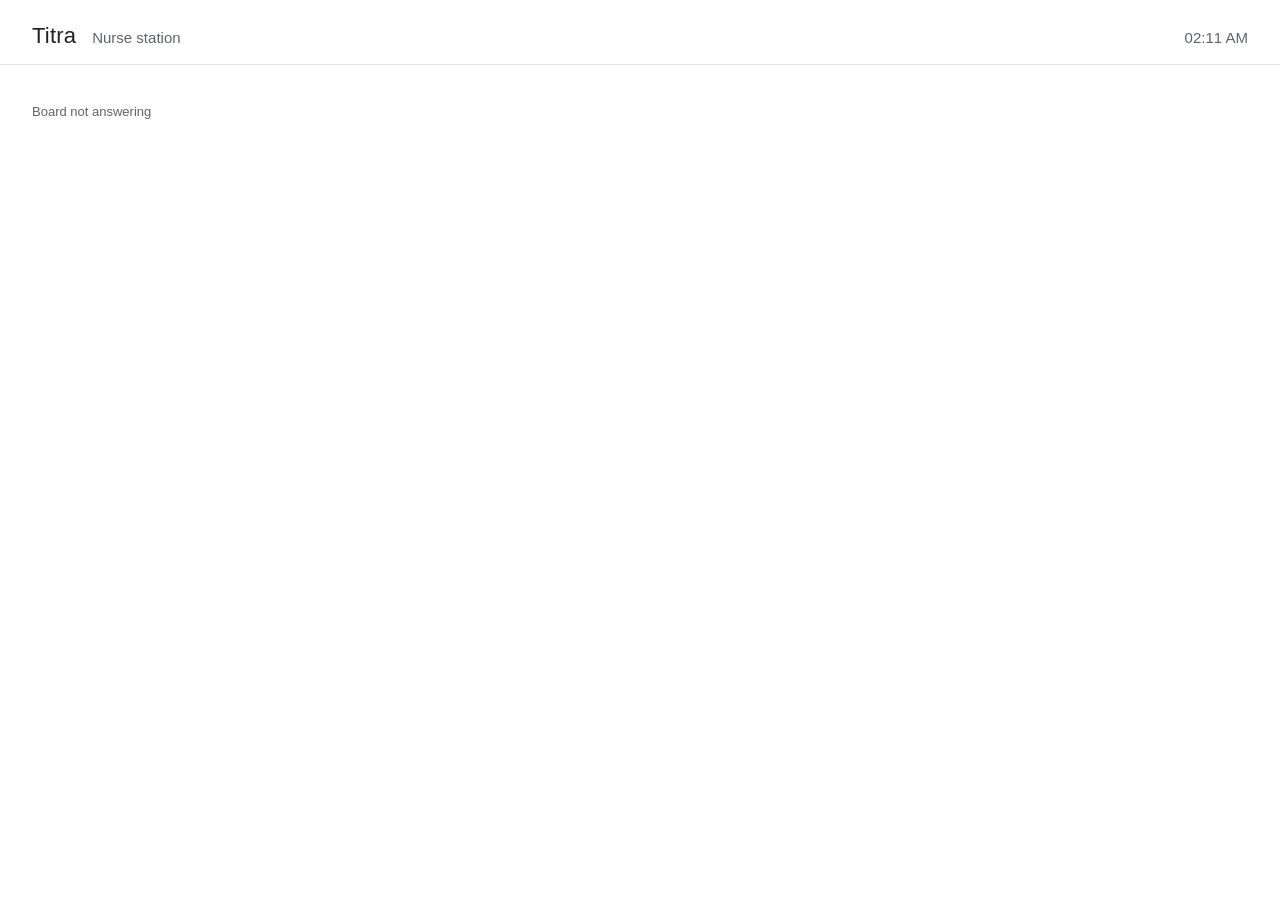
==== qnx/station/index.html @ 0f7b7d29 "QNX processes, image and live bench" ====
<!doctype html>
<html lang="en">
<head>
<meta charset="utf-8">
<meta name="viewport" content="width=device-width, initial-scale=1">
<title>Titra nurse station</title>
<style>
  :root {
    --ink: #202124; --muted: #5f6368; --rule: #e0e3e7; --ground: #ffffff;
    --blue: #1a73e8; --green: #188038; --band: #e6f4ea; --amber: #b06000; --amber-bg: #fef7e0;
    --red: #c5221f; --red-bg: #fce8e6;
  }
  * { box-sizing: border-box; }
  body { margin: 0; background: var(--ground); color: var(--ink);
         font: 15px/1.45 Roboto, "Segoe UI", "Helvetica Neue", Arial, sans-serif; }
  header { display: flex; align-items: baseline; gap: 16px; padding: 20px 32px 12px; border-bottom: 1px solid var(--rule); }
  header h1 { font-size: 22px; font-weight: 500; margin: 0; letter-spacing: 0.2px; }
  header .sub { color: var(--muted); }
  header .clock { margin-left: auto; font-variant-numeric: tabular-nums; color: var(--muted); }
  main { padding: 0 32px 24px; }
  .cot { display: grid; grid-template-columns: 120px 150px 130px 1fr 170px; gap: 24px; align-items: center;
         padding: 20px 0; border-bottom: 1px solid var(--rule); }
  .name { font-size: 18px; font-weight: 500; }
  .name small { display: block; color: var(--muted); font-size: 13px; font-weight: 400; }
  .label { color: var(--muted); font-size: 12px; text-transform: uppercase; letter-spacing: 0.6px; }
  .big { font-size: 44px; font-weight: 400; font-variant-numeric: tabular-nums; line-height: 1.05; }
  .big.in { color: var(--green); } .big.out { color: var(--ink); } .big.none { color: var(--muted); }
  .fio2 { font-size: 26px; font-variant-numeric: tabular-nums; color: var(--blue); }
  .state { font-size: 14px; }
  .chip { display: inline-block; padding: 2px 10px; border-radius: 12px; font-size: 13px; font-weight: 500; }
  .chip.control { background: #e8f0fe; color: var(--blue); }
  .chip.hold { background: var(--amber-bg); color: var(--amber); }
  .chip.fallback, .chip.offline { background: var(--red-bg); color: var(--red); }
  .alarm { margin-top: 6px; font-size: 13px; color: var(--muted); min-height: 18px; }
  .alarm.medium { color: var(--amber); } .alarm.high { color: var(--red); font-weight: 500; }
  svg { width: 100%; height: 78px; display: block; }
  .tir { font-size: 13px; color: var(--muted); margin-top: 4px; }
  footer { padding: 14px 32px; color: var(--muted); font-size: 13px; }
  @media (max-width: 900px) { .cot { grid-template-columns: 1fr 1fr; } svg { grid-column: 1 / -1; } }
</style>
</head>
<body>
<header>
  <h1>Titra</h1><span class="sub">Nurse station</span>
  <span class="clock" id="clock"></span>
</header>
<main id="cots" aria-live="polite"></main>
<footer id="foot">QNX 8.0</footer>
<script>
const ALARMS = {1: "SpO2 signal lost, FiO2 held", 2: "Fallback FiO2 applied", 4: "Oximeter data repeated or frozen",
  8: "SpO2 below 85%", 16: "SpO2 below 80%", 32: "SpO2 above 98% on oxygen", 64: "FiO2 at its upper limit"};
const MODES = {control: "Control", hold: "Hold", fallback: "Fallback"};
let history = {};

function inTarget(spo2, fio2) { return fio2 <= 0.211 ? spo2 >= 91 : spo2 >= 91 && spo2 <= 95; }

function alarmText(c) {
  const list = Object.entries(ALARMS).filter(([bit]) => c.alarms & bit).map(([, t]) => t);
  if (c.valve_link === 0) list.push("Blender driver not answering");
  return list.join(" · ");
}

function trend(points) {
  const W = 600, H = 78, span = 900;
  if (!points || !points.length) return `<svg viewBox="0 0 ${W} ${H}"></svg>`;
  const t1 = points[points.length - 1][0], t0 = t1 - span;
  const x = t => ((t - t0) / span) * W;
  const ys = v => H - 4 - ((Math.max(70, Math.min(100, v)) - 70) / 30) * (H - 8);
  const yf = v => H - 4 - (Math.min(1, v) - 0.21) / 0.79 * (H - 8);
  const band = `<rect x="0" y="${ys(95)}" width="${W}" height="${ys(91) - ys(95)}" fill="#e6f4ea"/>`;
  let s = "", f = "";
  for (const [t, spo2, fio2] of points) {
    if (t < t0) continue;
    if (spo2 >= 0) s += `${s ? "L" : "M"}${x(t).toFixed(1)},${ys(spo2).toFixed(1)}`;
    if (fio2 >= 0) f += `${f ? "L" : "M"}${x(t).toFixed(1)},${yf(fio2).toFixed(1)}`;
  }
  return `<svg viewBox="0 0 ${W} ${H}" preserveAspectRatio="none" role="img"
    aria-label="SpO2 and FiO2, last 15 minutes">${band}
    <path d="${f}" fill="none" stroke="#1a73e8" stroke-width="1.5" opacity="0.8"/>
    <path d="${s}" fill="none" stroke="#202124" stroke-width="1.6"/></svg>`;
}

function timeInTarget(points) {
  let n = 0, k = 0;
  for (const [, spo2, fio2] of points || []) if (spo2 >= 0) { n++; if (inTarget(spo2, fio2)) k++; }
  return n ? Math.round(100 * k / n) + "% in target" : "";
}

function row(c) {
  if (c.offline) {
    return `<section class="cot"><div class="name">Cot ${c.cot}</div><div class="big none">--</div><div></div>
      <div><span class="chip offline">Controller restarting</span></div><div></div></section>`;
  }
  const valid = c.sample === 0 && c.spo2 >= 0;
  const cls = !valid ? "none" : inTarget(c.spo2, c.fio2) ? "in" : "out";
  const level = c.alarm >= 3 ? "high" : c.alarm === 2 ? "medium" : "";
  const pts = (history[c.cot] || []);
  return `<section class="cot" aria-label="Cot ${c.cot}">
    <div class="name">Cot ${c.cot}<small>backup FiO2 ${c.backup.toFixed(2)}</small></div>
    <div><div class="label">SpO2</div><div class="big ${cls}">${valid ? c.spo2 + "<small>%</small>" : "--"}</div></div>
    <div><div class="label">FiO2</div><div class="fio2">${c.fio2.toFixed(2)}</div></div>
    <div>${trend(pts)}<div class="tir">${timeInTarget(pts)}</div></div>
    <div class="state"><span class="chip ${c.mode}">${MODES[c.mode] || c.mode}</span>
      <div class="alarm ${level}">${alarmText(c)}</div></div>
  </section>`;
}

async function refresh() {
  try {
    const r = await fetch("/api/cots", {cache: "no-store"});
    const d = await r.json();
    document.getElementById("cots").innerHTML = d.cots.map(row).join("");
    const up = Math.floor(d.uptime);
    document.getElementById("foot").textContent =
      `QNX 8.0 · station up ${Math.floor(up / 3600)} h ${Math.floor(up / 60) % 60} min`;
  } catch (e) {
    document.getElementById("foot").textContent = "Board not answering";
  }
  document.getElementById("clock").textContent = new Date().toLocaleTimeString([], {hour: "2-digit", minute: "2-digit"});
}

async function refreshHistory() {
  try {
    const d = await (await fetch("/api/history", {cache: "no-store"})).json();
    for (const c of d.cots) history[c.cot] = c.points;
  } catch (e) { /* the next poll retries */ }
}

refreshHistory(); refresh();
setInterval(refresh, 1000);
setInterval(refreshHistory, 5000);
</script>
</body>
</html>
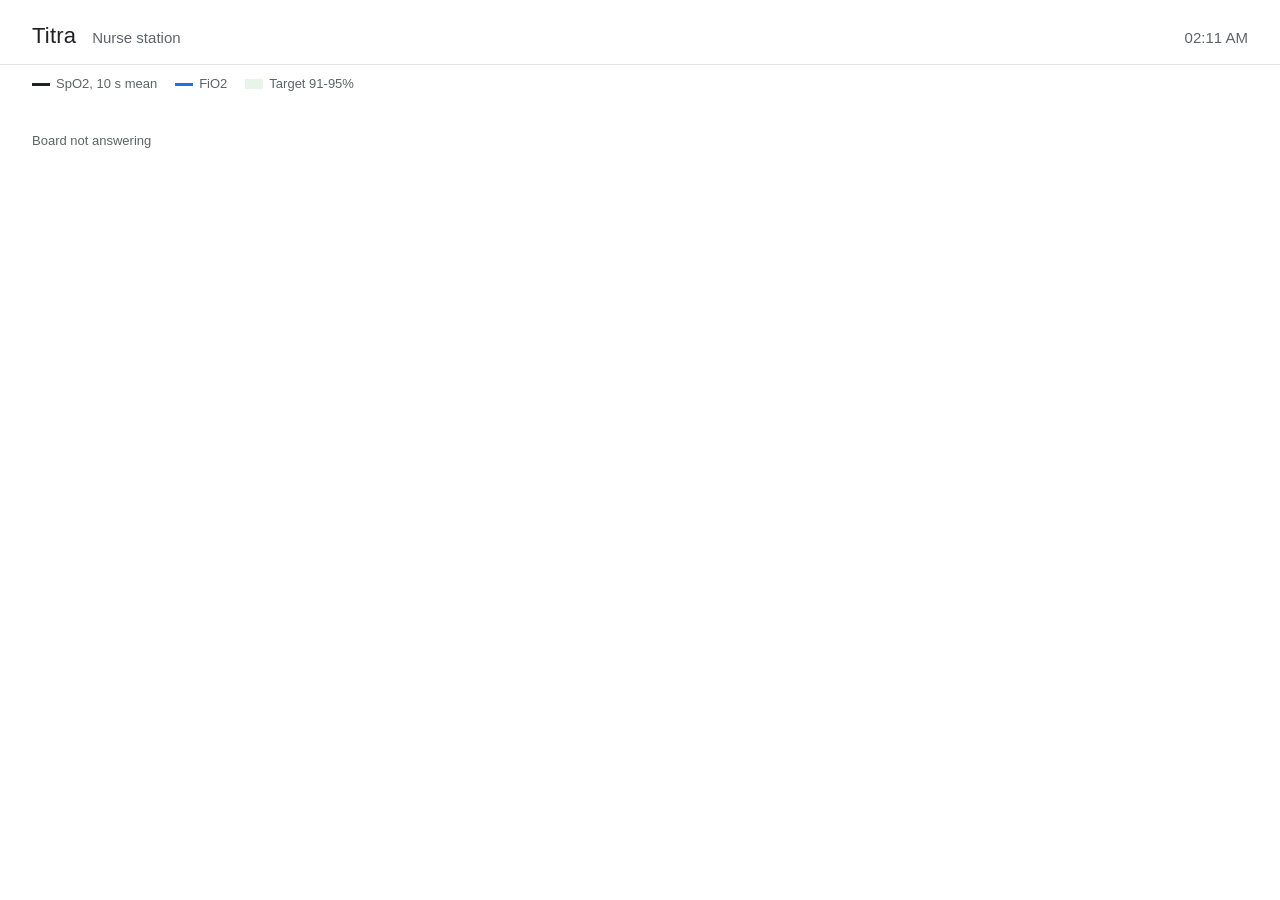
==== commit 61ffcacb: "Final fault run, station capture and results" ====
--- a/qnx/station/index.html
+++ b/qnx/station/index.html
@@ -22,7 +22,7 @@
          padding: 20px 0; border-bottom: 1px solid var(--rule); }
   .name { font-size: 18px; font-weight: 500; }
   .name small { display: block; color: var(--muted); font-size: 13px; font-weight: 400; }
-  .label { color: var(--muted); font-size: 12px; text-transform: uppercase; letter-spacing: 0.6px; }
+  .label { color: var(--muted); font-size: 13px; letter-spacing: 0.2px; }
   .big { font-size: 44px; font-weight: 400; font-variant-numeric: tabular-nums; line-height: 1.05; }
   .big.in { color: var(--green); } .big.out { color: var(--ink); } .big.none { color: var(--muted); }
   .fio2 { font-size: 26px; font-variant-numeric: tabular-nums; color: var(--blue); }
@@ -33,7 +33,10 @@
   .chip.fallback, .chip.offline { background: var(--red-bg); color: var(--red); }
   .alarm { margin-top: 6px; font-size: 13px; color: var(--muted); min-height: 18px; }
   .alarm.medium { color: var(--amber); } .alarm.high { color: var(--red); font-weight: 500; }
-  svg { width: 100%; height: 78px; display: block; }
+  svg { width: 100%; height: 84px; display: block; }
+  .axis { display: flex; justify-content: space-between; color: var(--muted); font-size: 12px; }
+  .legend { display: flex; gap: 18px; padding: 10px 32px 0; color: var(--muted); font-size: 13px; }
+  .legend i { display: inline-block; width: 18px; height: 3px; vertical-align: middle; margin-right: 6px; }
   .tir { font-size: 13px; color: var(--muted); margin-top: 4px; }
   footer { padding: 14px 32px; color: var(--muted); font-size: 13px; }
   @media (max-width: 900px) { .cot { grid-template-columns: 1fr 1fr; } svg { grid-column: 1 / -1; } }
@@ -44,6 +47,7 @@
   <h1>Titra</h1><span class="sub">Nurse station</span>
   <span class="clock" id="clock"></span>
 </header>
+<div class="legend"><span><i style="background:#202124"></i>SpO2, 10 s mean</span><span><i style="background:#1a73e8"></i>FiO2</span><span><i style="background:#e6f4ea;height:10px"></i>Target 91-95%</span></div>
 <main id="cots" aria-live="polite"></main>
 <footer id="foot">QNX 8.0</footer>
 <script>
@@ -57,33 +61,46 @@
 function alarmText(c) {
   const list = Object.entries(ALARMS).filter(([bit]) => c.alarms & bit).map(([, t]) => t);
   if (c.valve_link === 0) list.push("Blender driver not answering");
+  else if (c.blender_link === 0) list.push("Blender not answering its driver");
   return list.join(" · ");
 }
 
 function trend(points) {
-  const W = 600, H = 78, span = 900;
+  const W = 600, H = 84, span = 900, bin = 10;
   if (!points || !points.length) return `<svg viewBox="0 0 ${W} ${H}"></svg>`;
   const t1 = points[points.length - 1][0], t0 = t1 - span;
   const x = t => ((t - t0) / span) * W;
   const ys = v => H - 4 - ((Math.max(70, Math.min(100, v)) - 70) / 30) * (H - 8);
   const yf = v => H - 4 - (Math.min(1, v) - 0.21) / 0.79 * (H - 8);
+  // 10-second means of valid SpO2 readings, so the trend shows the baby rather than the noise of one reading.
+  const bins = new Map();
+  for (const [t, spo2] of points) {
+    if (t < t0 || spo2 < 0) continue;
+    const k = Math.floor(t / bin);
+    const b = bins.get(k) || [0, 0]; b[0] += spo2; b[1] += 1; bins.set(k, b);
+  }
+  let s = "", f = "", prev = null;
+  for (const [k, [sum, n]] of [...bins.entries()].sort((a, b) => a[0] - b[0])) {
+    const tx = x((k + 0.5) * bin);
+    s += `${prev !== null && k === prev + 1 ? "L" : "M"}${tx.toFixed(1)},${ys(sum / n).toFixed(1)}`;
+    prev = k;
+  }
+  for (const [t, , fio2] of points) {
+    if (t < t0 || fio2 < 0) continue;
+    f += `${f ? "L" : "M"}${x(t).toFixed(1)},${yf(fio2).toFixed(1)}`;
+  }
   const band = `<rect x="0" y="${ys(95)}" width="${W}" height="${ys(91) - ys(95)}" fill="#e6f4ea"/>`;
-  let s = "", f = "";
-  for (const [t, spo2, fio2] of points) {
-    if (t < t0) continue;
-    if (spo2 >= 0) s += `${s ? "L" : "M"}${x(t).toFixed(1)},${ys(spo2).toFixed(1)}`;
-    if (fio2 >= 0) f += `${f ? "L" : "M"}${x(t).toFixed(1)},${yf(fio2).toFixed(1)}`;
-  }
   return `<svg viewBox="0 0 ${W} ${H}" preserveAspectRatio="none" role="img"
     aria-label="SpO2 and FiO2, last 15 minutes">${band}
-    <path d="${f}" fill="none" stroke="#1a73e8" stroke-width="1.5" opacity="0.8"/>
-    <path d="${s}" fill="none" stroke="#202124" stroke-width="1.6"/></svg>`;
+    <path d="${f}" fill="none" stroke="#1a73e8" stroke-width="1.6" vector-effect="non-scaling-stroke"/>
+    <path d="${s}" fill="none" stroke="#202124" stroke-width="2" vector-effect="non-scaling-stroke"/></svg>
+    <div class="axis"><span>15 min ago</span><span>now</span></div>`;
 }
 
 function timeInTarget(points) {
   let n = 0, k = 0;
   for (const [, spo2, fio2] of points || []) if (spo2 >= 0) { n++; if (inTarget(spo2, fio2)) k++; }
-  return n ? Math.round(100 * k / n) + "% in target" : "";
+  return n ? Math.round(100 * k / n) + "% in target, last hour" : "";
 }
 
 function row(c) {
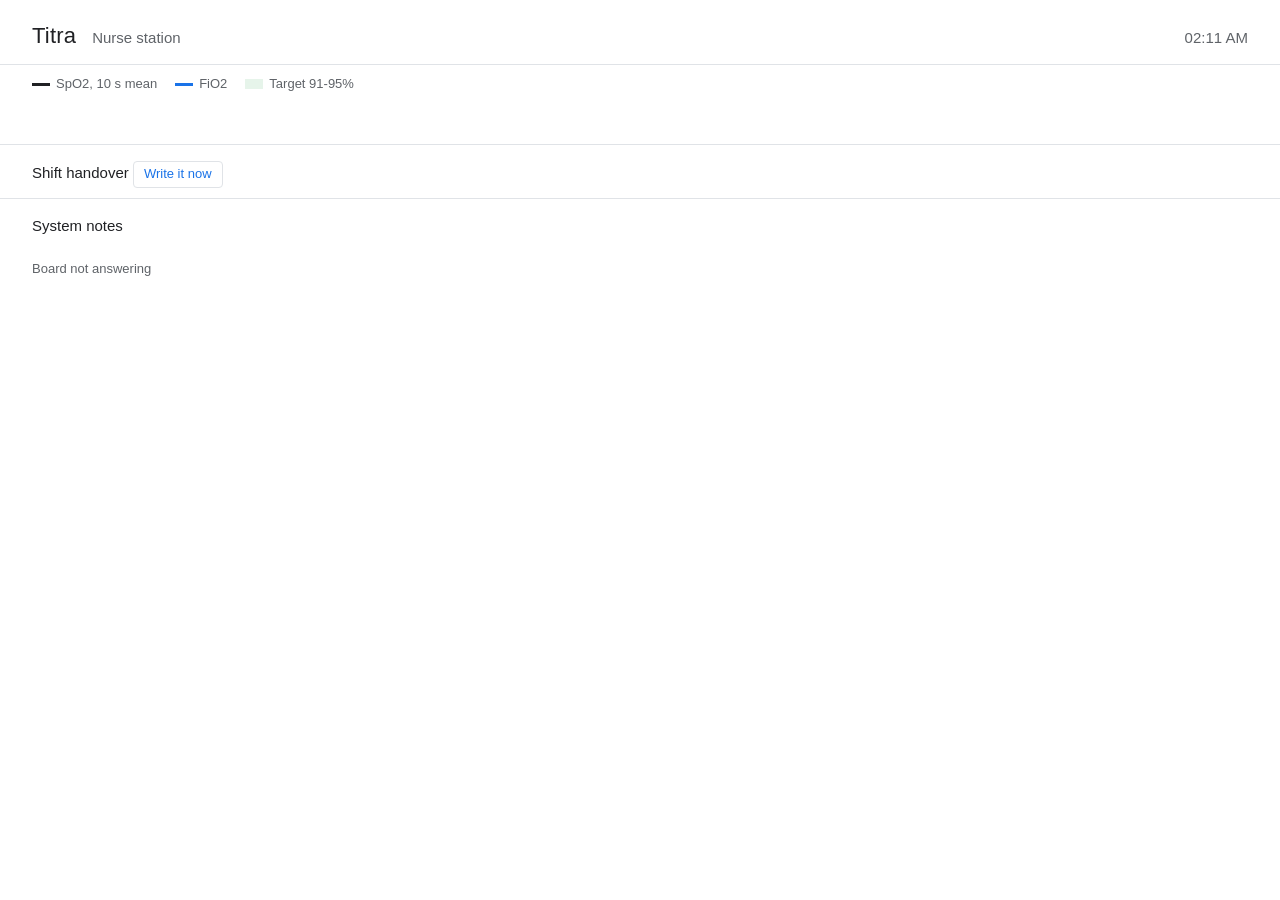
==== commit e6401cc8: "Advisor, station advice, launcher, policy, image; valved never waits for the link" ====
--- a/qnx/station/index.html
+++ b/qnx/station/index.html
@@ -38,6 +38,18 @@
   .legend { display: flex; gap: 18px; padding: 10px 32px 0; color: var(--muted); font-size: 13px; }
   .legend i { display: inline-block; width: 18px; height: 3px; vertical-align: middle; margin-right: 6px; }
   .tir { font-size: 13px; color: var(--muted); margin-top: 4px; }
+  .advice { grid-column: 1 / -1; display: grid; grid-template-columns: 120px 1fr; gap: 24px; margin-top: -8px; font-size: 14px; }
+  .advice .order { color: var(--muted); font-size: 13px; }
+  .advice .action { font-weight: 500; }
+  .advice .why { color: var(--muted); }
+  .advice .flagged .action { color: var(--amber); }
+  .panel { padding: 16px 32px 4px; border-top: 1px solid var(--rule); }
+  .panel h2 { font-size: 15px; font-weight: 500; margin: 0 0 6px; }
+  .panel p { margin: 0 0 6px; font-size: 14px; color: var(--muted); }
+  .panel p b { color: var(--ink); font-weight: 500; }
+  button { font: inherit; font-size: 13px; color: var(--blue); background: none; border: 1px solid var(--rule); border-radius: 4px;
+           padding: 3px 10px; cursor: pointer; }
+  .model { font-size: 13px; color: var(--muted); padding: 10px 32px 16px; }
   footer { padding: 14px 32px; color: var(--muted); font-size: 13px; }
   @media (max-width: 900px) { .cot { grid-template-columns: 1fr 1fr; } svg { grid-column: 1 / -1; } }
 </style>
@@ -49,12 +61,56 @@
 </header>
 <div class="legend"><span><i style="background:#202124"></i>SpO2, 10 s mean</span><span><i style="background:#1a73e8"></i>FiO2</span><span><i style="background:#e6f4ea;height:10px"></i>Target 91-95%</span></div>
 <main id="cots" aria-live="polite"></main>
+<div class="model" id="model"></div>
+<section class="panel" aria-label="Shift handover"><h2>Shift handover <button id="handover">Write it now</button></h2><div id="handover-text"></div></section>
+<section class="panel" aria-label="System notes"><h2>System notes</h2><div id="incidents"></div></section>
 <footer id="foot">QNX 8.0</footer>
 <script>
 const ALARMS = {1: "SpO2 signal lost, FiO2 held", 2: "Fallback FiO2 applied", 4: "Oximeter data repeated or frozen",
   8: "SpO2 below 85%", 16: "SpO2 below 80%", 32: "SpO2 above 98% on oxygen", 64: "FiO2 at its upper limit"};
 const MODES = {control: "Control", hold: "Hold", fallback: "Fallback"};
 let history = {};
+let advice = {};
+const ORDER = ["First", "Second", "Third", "Fourth"];
+
+function esc(t) { return String(t).replace(/[&<>"]/g, c => ({"&": "&amp;", "<": "&lt;", ">": "&gt;", '"': "&quot;"}[c])); }
+
+function adviceRow(cot) {
+  const notes = advice.watch && advice.watch.notes ? advice.watch.notes : [];
+  const i = notes.findIndex(n => n.cot === cot);
+  if (i < 0) return "";
+  const n = notes[i], flagged = n.action !== "no action needed";
+  return `<div class="advice ${flagged ? "flagged" : ""}"><div class="order">${ORDER[i] || ""}</div>
+    <div><span class="action">${esc(n.action[0].toUpperCase() + n.action.slice(1))}.</span> <span class="why">${esc(n.why)}${riskText(cot)}</span></div></div>`;
+}
+
+function riskText(cot) {
+  const f = (advice.flags || []).find(x => x.cot === cot);
+  return f && f.risk >= 0 ? ` Chance of a dip in 10 minutes: ${f.risk}%.` : "";
+}
+
+function modelLine() {
+  if (!advice.watch) return "Advisor starting.";
+  const w = advice.watch, source = w.source === "model"
+    ? `Written by the on-board model and checked against the facts: ${w.loops} loop${w.loops === 1 ? "" : "s"}, ${w.tokens} tokens, ${(w.total_ms / 1000).toFixed(0)} s`
+    : "Deterministic flags" + (advice.model === "unavailable" ? ": the model is unavailable" : "");
+  const age = w.age_s >= 0 ? ` · ${Math.round(w.age_s / 60)} min ago` : "";
+  return `${source}${age}. Advice only: this software has no path to any blender.`;
+}
+
+function renderAdvice() {
+  document.getElementById("model").textContent = modelLine();
+  const h = advice.handover;
+  const state = h ? h.state : "none";
+  document.getElementById("handover").disabled = state === "running";
+  document.getElementById("handover").textContent = state === "running" ? "Writing" : "Write it now";
+  document.getElementById("handover-text").innerHTML = h && h.notes && h.notes.length && state === "done"
+    ? h.notes.map(n => `<p><b>Cot ${n.cot}.</b> ${esc(n.why)}</p>`).join("") : "";
+  const inc = advice.incidents || [];
+  document.getElementById("incidents").innerHTML = inc.length
+    ? inc.slice(0, 4).map(e => `<p><b>Cot ${e.cot}, ${Math.round(e.age_s / 60)} min ago.</b> ${esc(e.note)}</p>`).join("")
+    : "<p>Nothing to report.</p>";
+}
 
 function inTarget(spo2, fio2) { return fio2 <= 0.211 ? spo2 >= 91 : spo2 >= 91 && spo2 <= 95; }
 
@@ -119,6 +175,7 @@
     <div>${trend(pts)}<div class="tir">${timeInTarget(pts)}</div></div>
     <div class="state"><span class="chip ${c.mode}">${MODES[c.mode] || c.mode}</span>
       <div class="alarm ${level}">${alarmText(c)}</div></div>
+    ${adviceRow(c.cot)}
   </section>`;
 }
 
@@ -143,9 +200,21 @@
   } catch (e) { /* the next poll retries */ }
 }
 
-refreshHistory(); refresh();
+async function refreshAdvice() {
+  try {
+    advice = await (await fetch("/api/advice", {cache: "no-store"})).json();
+    renderAdvice();
+  } catch (e) { /* the next poll retries */ }
+}
+
+document.getElementById("handover").addEventListener("click", () => {
+  fetch("/api/handover", {method: "POST"}).then(refreshAdvice);
+});
+
+refreshHistory(); refresh(); refreshAdvice();
 setInterval(refresh, 1000);
 setInterval(refreshHistory, 5000);
+setInterval(refreshAdvice, 2000);
 </script>
 </body>
 </html>
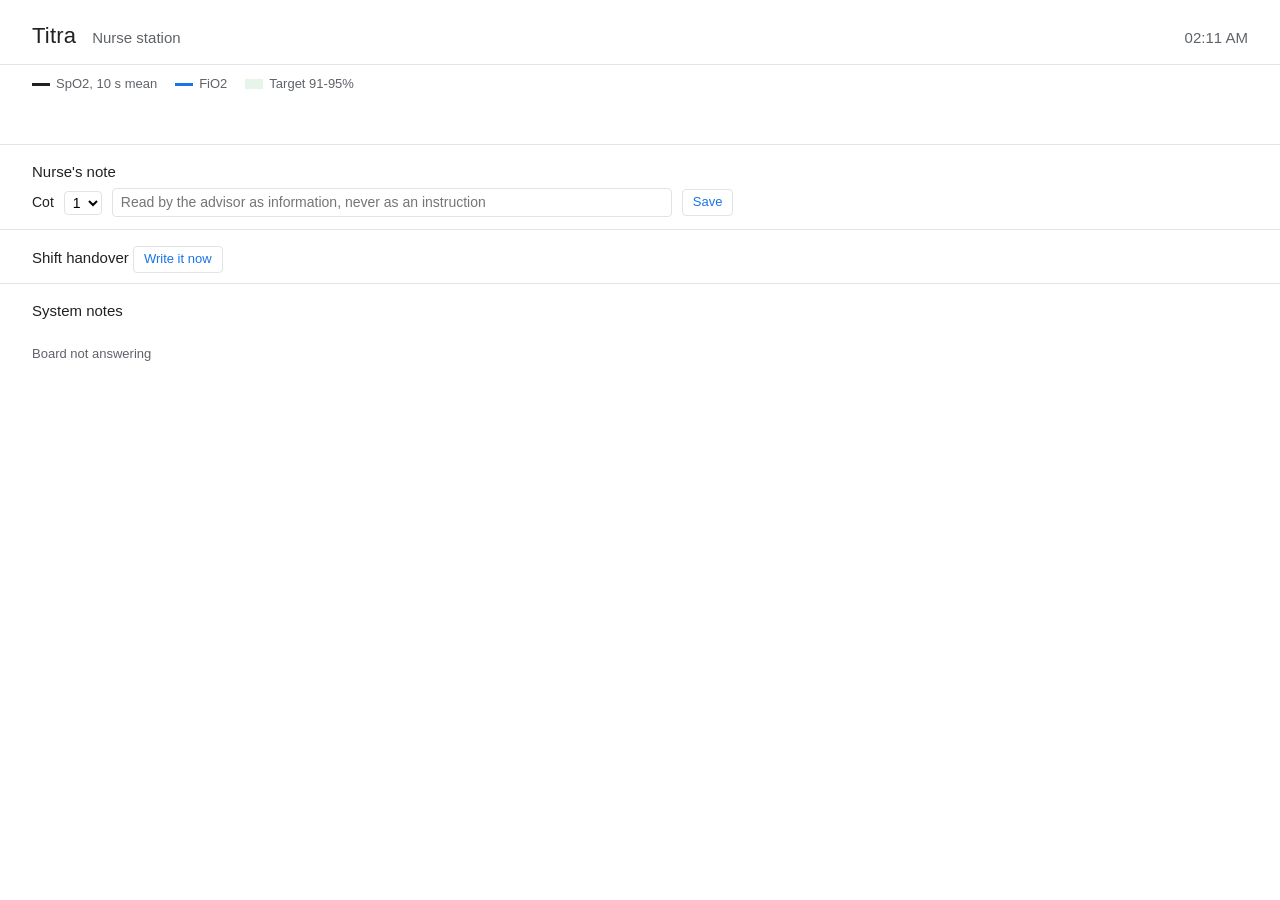
==== commit 8081630e: "Hung model cannot stall the advisor; first advice after 5 min; nurse's note on the page; board measu" ====
--- a/qnx/station/index.html
+++ b/qnx/station/index.html
@@ -50,6 +50,10 @@
   button { font: inherit; font-size: 13px; color: var(--blue); background: none; border: 1px solid var(--rule); border-radius: 4px;
            padding: 3px 10px; cursor: pointer; }
   .model { font-size: 13px; color: var(--muted); padding: 10px 32px 16px; }
+  .nurse { color: var(--ink); }
+  form.note { display: flex; gap: 10px; align-items: center; margin: 4px 0 8px; font-size: 14px; }
+  form.note input[type=text] { flex: 1; max-width: 560px; font: inherit; padding: 3px 8px; border: 1px solid var(--rule); border-radius: 4px; }
+  form.note select { font: inherit; padding: 2px 4px; border: 1px solid var(--rule); border-radius: 4px; background: var(--ground); }
   footer { padding: 14px 32px; color: var(--muted); font-size: 13px; }
   @media (max-width: 900px) { .cot { grid-template-columns: 1fr 1fr; } svg { grid-column: 1 / -1; } }
 </style>
@@ -62,6 +66,12 @@
 <div class="legend"><span><i style="background:#202124"></i>SpO2, 10 s mean</span><span><i style="background:#1a73e8"></i>FiO2</span><span><i style="background:#e6f4ea;height:10px"></i>Target 91-95%</span></div>
 <main id="cots" aria-live="polite"></main>
 <div class="model" id="model"></div>
+<section class="panel" aria-label="Nurse's note"><h2>Nurse's note</h2>
+  <form class="note" id="note-form">
+    <label for="note-cot">Cot</label><select id="note-cot"><option>1</option><option>2</option><option>3</option></select>
+    <input type="text" id="note-text" maxlength="120" placeholder="Read by the advisor as information, never as an instruction" aria-label="Note">
+    <button type="submit">Save</button>
+  </form></section>
 <section class="panel" aria-label="Shift handover"><h2>Shift handover <button id="handover">Write it now</button></h2><div id="handover-text"></div></section>
 <section class="panel" aria-label="System notes"><h2>System notes</h2><div id="incidents"></div></section>
 <footer id="foot">QNX 8.0</footer>
@@ -78,7 +88,7 @@
 function adviceRow(cot) {
   const notes = advice.watch && advice.watch.notes ? advice.watch.notes : [];
   const i = notes.findIndex(n => n.cot === cot);
-  if (i < 0) return "";
+  if (i < 0) return "";  // no advice before the first watch
   const n = notes[i], flagged = n.action !== "no action needed";
   return `<div class="advice ${flagged ? "flagged" : ""}"><div class="order">${ORDER[i] || ""}</div>
     <div><span class="action">${esc(n.action[0].toUpperCase() + n.action.slice(1))}.</span> <span class="why">${esc(n.why)}${riskText(cot)}</span></div></div>`;
@@ -86,13 +96,17 @@
 
 function riskText(cot) {
   const f = (advice.flags || []).find(x => x.cot === cot);
-  return f && f.risk >= 0 ? ` Chance of a dip in 10 minutes: ${f.risk}%.` : "";
+  const risk = f && f.risk >= 0 ? ` Chance of a dip in 10 minutes: ${f.risk}%.` : "";
+  const note = f && f.note ? ` <span class="nurse">Nurse's note: ${esc(f.note)}</span>` : "";
+  return risk + note;
 }
 
 function modelLine() {
   if (!advice.watch) return "Advisor starting.";
+  if (advice.watch.age_s < 0) return "Advice starts after five minutes of history. Advice only: this software has no path to any blender.";
   const w = advice.watch, source = w.source === "model"
     ? `Written by the on-board model and checked against the facts: ${w.loops} loop${w.loops === 1 ? "" : "s"}, ${w.tokens} tokens, ${(w.total_ms / 1000).toFixed(0)} s`
+    : w.validator === "nothing flagged" ? "Nothing flagged: the rules' own sentences"
     : "Deterministic flags" + (advice.model === "unavailable" ? ": the model is unavailable" : "");
   const age = w.age_s >= 0 ? ` · ${Math.round(w.age_s / 60)} min ago` : "";
   return `${source}${age}. Advice only: this software has no path to any blender.`;
@@ -211,6 +225,15 @@
   fetch("/api/handover", {method: "POST"}).then(refreshAdvice);
 });
 
+document.getElementById("note-form").addEventListener("submit", (e) => {
+  e.preventDefault();
+  const cot = document.getElementById("note-cot").value, input = document.getElementById("note-text");
+  fetch(`/api/note?cot=${cot}&text=${encodeURIComponent(input.value)}`, {method: "POST"}).then(() => {
+    input.value = "";
+    refreshAdvice();
+  });
+});
+
 refreshHistory(); refresh(); refreshAdvice();
 setInterval(refresh, 1000);
 setInterval(refreshHistory, 5000);
